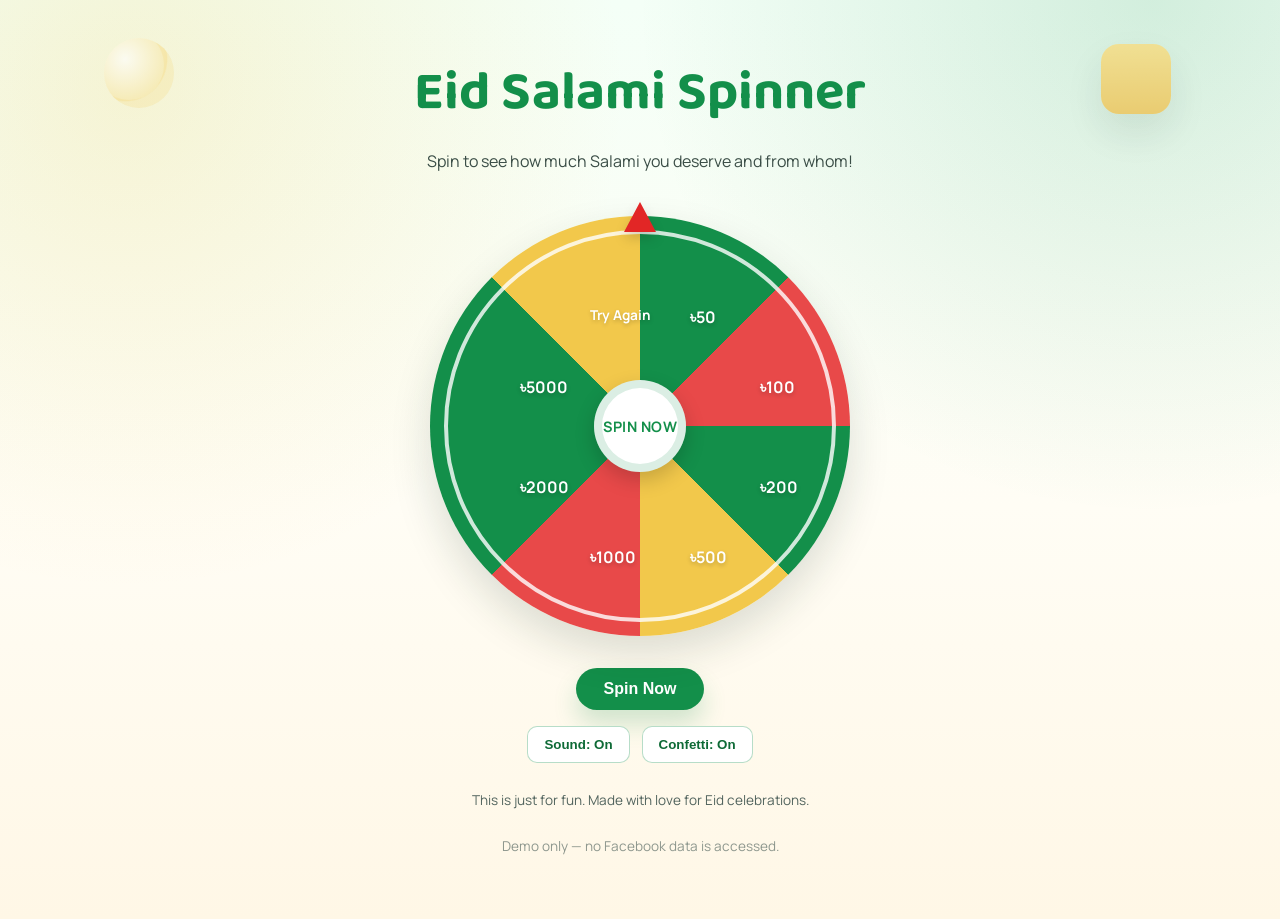
==== index.html @ a0bfa998 "Initial commit" ====
<!doctype html>
<html lang="en">
<head>
  <meta charset="UTF-8" />
  <meta name="viewport" content="width=device-width, initial-scale=1" />
  <title>Salami Spinner</title>
  <link rel="preconnect" href="https://fonts.googleapis.com" />
  <link rel="preconnect" href="https://fonts.gstatic.com" crossorigin />
  <link href="https://fonts.googleapis.com/css2?family=Baloo+Da+2:wght@600;700;800&family=Manrope:wght@400;500;600;700&display=swap" rel="stylesheet" />
  <link rel="stylesheet" href="styles.css" />
</head>
<body>
  <div class="page">
    <header class="hero">
      <div class="decor moon"></div>
      <div class="decor lantern"></div>
      <h1>Eid Salami Spinner</h1>
      <p>Spin to see how much Salami you deserve and from whom!</p>
    </header>

    <main class="spinner-area">
      <div class="wheel-wrap">
        <div class="pointer"></div>
        <div class="wheel" id="wheel">
          <div class="center-btn" id="spinCenter">Spin Now</div>
        </div>
        <div class="wheel-labels" id="wheelLabels"></div>
      </div>

      <button class="primary-btn" id="spinBtn">Spin Now</button>
      <div class="controls">
        <button class="ghost-btn" id="soundToggle">Sound: On</button>
        <button class="ghost-btn" id="confettiToggle">Confetti: On</button>
      </div>

      <p class="footer-note">This is just for fun. Made with love for Eid celebrations.</p>
      <p class="footer-note subtle">Demo only — no Facebook data is accessed.</p>
    </main>
  </div>

  <div class="modal" id="resultModal" aria-hidden="true">
    <div class="modal-card" role="dialog" aria-modal="true" aria-labelledby="resultTitle">
      <button class="modal-close" id="closeModal" aria-label="Close">×</button>
      <h2 id="resultTitle">Congratulations!</h2>
      <div class="result-amount" id="resultAmount">৳100</div>
      <p class="result-sub">Salami!</p>
      <div class="friend-card">
        <div class="friend-avatar" id="friendAvatar">Y</div>
        <div>
          <div class="friend-name" id="friendName">From: Yusuf Islam</div>
          <div class="friend-desc">Your top engager</div>
        </div>
      </div>
      <p class="result-message" id="resultMessage">Go remind them. Don't forget to send bKash request!</p>
      <div class="modal-actions">
        <a class="facebook-btn" id="shareBtn" href="#" target="_blank" rel="noopener">Share on Facebook</a>
        <button class="ghost-btn" id="copyBtn">Copy Result</button>
        <button class="ghost-btn" id="spinAgainBtn">Spin Again</button>
      </div>
    </div>
  </div>

  <div class="confetti" id="confetti"></div>

  <script src="script.js"></script>
</body>
</html>
---- styles.css ----
:root {
  --green: #138f4a;
  --green-dark: #0e6a36;
  --gold: #f2c84b;
  --gold-deep: #d9a51c;
  --red: #e84949;
  --cream: #fefbf1;
  --ink: #1b2b26;
  --shadow: 0 18px 40px rgba(19, 45, 31, 0.15);
}

* {
  box-sizing: border-box;
}

body {
  margin: 0;
  min-height: 100vh;
  font-family: "Manrope", sans-serif;
  color: var(--ink);
  background:
    radial-gradient(circle at 10% 10%, rgba(242, 200, 75, 0.2), transparent 35%),
    radial-gradient(circle at 90% 0%, rgba(19, 143, 74, 0.15), transparent 35%),
    linear-gradient(180deg, #f4fff7 0%, #fffdf5 55%, #fff7e6 100%);
  display: flex;
  justify-content: center;
}

.page {
  width: min(100%, 1100px);
  padding: 40px 24px 64px;
}

.hero {
  text-align: center;
  position: relative;
  margin-bottom: 32px;
}

.hero h1 {
  font-family: "Baloo Da 2", cursive;
  font-size: clamp(2rem, 3vw + 1rem, 3.4rem);
  color: var(--green);
  margin: 8px 0 10px;
}

.hero p {
  font-size: 1rem;
  color: #3a4d46;
  margin: 0;
}

.decor {
  position: absolute;
  width: 70px;
  height: 70px;
  opacity: 0.65;
}

.moon {
  left: -10px;
  top: -10px;
  border-radius: 50%;
  background: radial-gradient(circle at 30% 30%, #fff, #f7e7a8 60%, transparent 62%);
  box-shadow: inset -10px -8px 0 rgba(242, 200, 75, 0.25);
}

.lantern {
  right: -5px;
  top: -4px;
  border-radius: 18px;
  background: linear-gradient(180deg, #ffd86b, #f1b835);
  box-shadow: var(--shadow);
}

.spinner-area {
  display: flex;
  flex-direction: column;
  align-items: center;
  gap: 16px;
}

.wheel-wrap {
  position: relative;
  width: min(82vw, 420px);
  aspect-ratio: 1;
  margin: 12px 0 16px;
}

.pointer {
  position: absolute;
  top: -14px;
  left: 50%;
  transform: translateX(-50%);
  width: 0;
  height: 0;
  border-left: 16px solid transparent;
  border-right: 16px solid transparent;
  border-bottom: 30px solid #e22626;
  filter: drop-shadow(0 6px 6px rgba(0, 0, 0, 0.15));
  z-index: 4;
}

.wheel {
  position: absolute;
  inset: 0;
  border-radius: 50%;
  background: conic-gradient(
    from -90deg,
    var(--green) 0deg 45deg,
    var(--gold) 45deg 90deg,
    var(--green) 90deg 135deg,
    var(--red) 135deg 180deg,
    var(--green) 180deg 225deg,
    var(--gold) 225deg 270deg,
    var(--red) 270deg 315deg,
    var(--green) 315deg 360deg
  );
  box-shadow: var(--shadow);
  transition: transform 4s cubic-bezier(0.22, 0.61, 0.36, 1);
  z-index: 1;
}

.wheel::after {
  content: "";
  position: absolute;
  inset: 14px;
  border-radius: 50%;
  border: 4px solid rgba(255, 255, 255, 0.8);
  pointer-events: none;
}

.center-btn {
  position: absolute;
  top: 50%;
  left: 50%;
  transform: translate(-50%, -50%);
  width: 92px;
  height: 92px;
  border-radius: 50%;
  background: #fff;
  display: grid;
  place-items: center;
  font-weight: 700;
  font-size: 0.9rem;
  color: var(--green);
  text-transform: uppercase;
  letter-spacing: 0.5px;
  box-shadow: inset 0 0 0 8px rgba(19, 143, 74, 0.15), 0 8px 20px rgba(0, 0, 0, 0.18);
  z-index: 3;
  cursor: pointer;
  user-select: none;
}

.wheel-labels {
  position: absolute;
  inset: 0;
  border-radius: 50%;
  pointer-events: none;
  z-index: 2;
}

.wheel-label {
  position: absolute;
  left: 50%;
  top: 50%;
  transform-origin: 0 0;
  font-weight: 700;
  color: #fff;
  text-shadow: 0 2px 4px rgba(0, 0, 0, 0.2);
  font-size: 1rem;
}

.wheel-label.try-again {
  font-size: 0.85rem;
}

.primary-btn {
  background: var(--green);
  color: #fff;
  border: none;
  border-radius: 999px;
  padding: 12px 28px;
  font-weight: 700;
  font-size: 1rem;
  box-shadow: 0 14px 24px rgba(19, 143, 74, 0.2);
  cursor: pointer;
}

.primary-btn:disabled {
  opacity: 0.7;
  cursor: not-allowed;
}

.controls {
  display: flex;
  gap: 12px;
  flex-wrap: wrap;
  justify-content: center;
}

.ghost-btn,
.facebook-btn {
  border: 1px solid rgba(19, 143, 74, 0.3);
  background: #fff;
  color: var(--green-dark);
  padding: 10px 16px;
  border-radius: 10px;
  font-weight: 600;
  cursor: pointer;
  text-decoration: none;
  display: inline-flex;
  align-items: center;
  justify-content: center;
  gap: 6px;
}

.facebook-btn {
  background: #1877f2;
  color: #fff;
  border: none;
  flex: 1 1 100%;
}

.footer-note {
  margin: 12px 0 0;
  font-size: 0.85rem;
  color: #52645e;
  text-align: center;
}

.footer-note.subtle {
  opacity: 0.65;
}

.modal {
  position: fixed;
  inset: 0;
  display: grid;
  place-items: center;
  background: rgba(5, 20, 12, 0.45);
  opacity: 0;
  pointer-events: none;
  transition: opacity 0.25s ease;
  z-index: 10;
  padding: 24px;
}

.modal.open {
  opacity: 1;
  pointer-events: auto;
}

.modal-card {
  background: #fff;
  border-radius: 16px;
  padding: 28px 24px 24px;
  width: min(92vw, 380px);
  box-shadow: var(--shadow);
  position: relative;
  text-align: center;
}

.modal-close {
  position: absolute;
  top: 12px;
  right: 14px;
  background: none;
  border: none;
  font-size: 1.4rem;
  cursor: pointer;
}

.result-amount {
  font-size: 3rem;
  font-weight: 800;
  color: var(--green);
  margin: 10px 0 0;
}

.result-sub {
  margin: 0 0 16px;
  color: #475b53;
}

.friend-card {
  background: linear-gradient(135deg, #effff4, #fff8dd);
  border-radius: 14px;
  padding: 14px;
  display: flex;
  gap: 12px;
  align-items: center;
  margin-bottom: 12px;
  justify-content: center;
}

.friend-avatar {
  width: 48px;
  height: 48px;
  border-radius: 50%;
  background: radial-gradient(circle at top, #8eea6a, #caa31c);
  display: grid;
  place-items: center;
  font-weight: 700;
  color: #fff;
}

.friend-name {
  font-weight: 700;
  color: #1d3d2a;
}

.friend-desc {
  font-size: 0.85rem;
  color: #5a6e66;
}

.result-message {
  font-size: 0.9rem;
  color: #5b6d66;
  margin: 8px 0 18px;
}

.modal-actions {
  display: grid;
  gap: 10px;
}

.confetti {
  position: fixed;
  inset: 0;
  pointer-events: none;
  z-index: 11;
  overflow: hidden;
}

.confetti-piece {
  position: absolute;
  width: 10px;
  height: 18px;
  background: var(--gold);
  opacity: 0.9;
  animation: fall 2.8s ease-in forwards;
}

@keyframes fall {
  0% {
    transform: translateY(-10vh) rotate(0deg);
  }
  100% {
    transform: translateY(110vh) rotate(220deg);
  }
}

@media (max-width: 640px) {
  .wheel-wrap {
    width: min(90vw, 360px);
  }

  .center-btn {
    width: 78px;
    height: 78px;
    font-size: 0.8rem;
  }

  .hero h1 {
    font-size: 2.2rem;
  }

  .hero p {
    font-size: 0.95rem;
  }
}
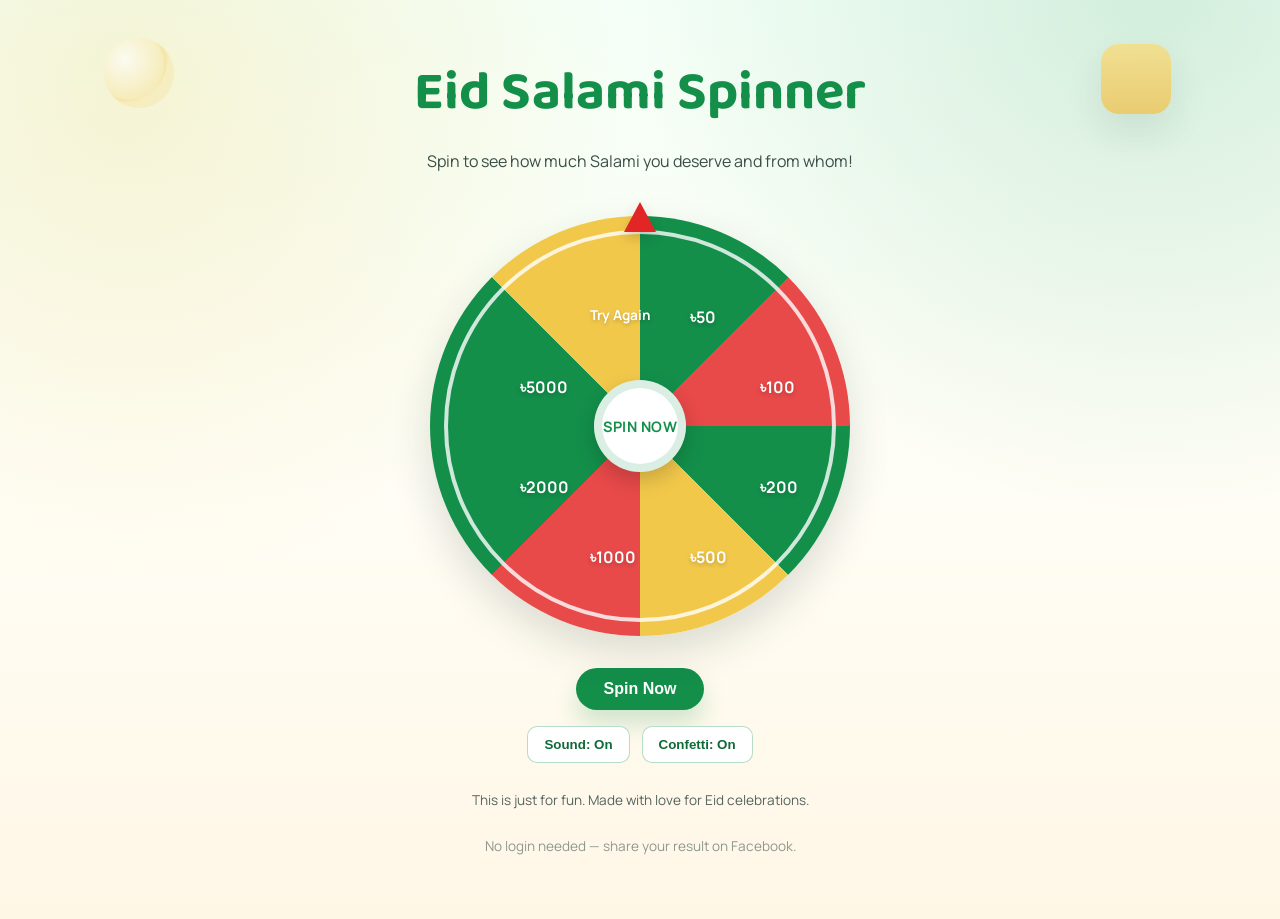
==== commit 5b6a9199: "Add Facebook preview meta + OG image" ====
--- a/index.html
+++ b/index.html
@@ -4,6 +4,16 @@
   <meta charset="UTF-8" />
   <meta name="viewport" content="width=device-width, initial-scale=1" />
   <title>Salami Spinner</title>
+  <meta name="description" content="Spin the Eid Salami wheel, share your result, and celebrate in festive style." />
+  <meta property="og:title" content="Salami Spinner" />
+  <meta property="og:description" content="Spin the Eid Salami wheel, share your result, and celebrate in festive style." />
+  <meta property="og:type" content="website" />
+  <meta property="og:url" content="https://YOUR_SITE_URL" />
+  <meta property="og:image" content="https://YOUR_SITE_URL/og-image.svg" />
+  <meta name="twitter:card" content="summary_large_image" />
+  <meta name="twitter:title" content="Salami Spinner" />
+  <meta name="twitter:description" content="Spin the Eid Salami wheel, share your result, and celebrate in festive style." />
+  <meta name="twitter:image" content="https://YOUR_SITE_URL/og-image.svg" />
   <link rel="preconnect" href="https://fonts.googleapis.com" />
   <link rel="preconnect" href="https://fonts.gstatic.com" crossorigin />
   <link href="https://fonts.googleapis.com/css2?family=Baloo+Da+2:wght@600;700;800&family=Manrope:wght@400;500;600;700&display=swap" rel="stylesheet" />
@@ -34,7 +44,7 @@
       </div>
 
       <p class="footer-note">This is just for fun. Made with love for Eid celebrations.</p>
-      <p class="footer-note subtle">Demo only — no Facebook data is accessed.</p>
+      <p class="footer-note subtle">No login needed — share your result on Facebook.</p>
     </main>
   </div>
 
@@ -45,10 +55,10 @@
       <div class="result-amount" id="resultAmount">৳100</div>
       <p class="result-sub">Salami!</p>
       <div class="friend-card">
-        <div class="friend-avatar" id="friendAvatar">Y</div>
+        <div class="friend-avatar" id="friendAvatar">B</div>
         <div>
-          <div class="friend-name" id="friendName">From: Yusuf Islam</div>
-          <div class="friend-desc">Your top engager</div>
+          <div class="friend-name" id="friendName">From: Best Friend</div>
+          <div class="friend-desc" id="friendDesc">Your lucky giver</div>
         </div>
       </div>
       <p class="result-message" id="resultMessage">Go remind them. Don't forget to send bKash request!</p>
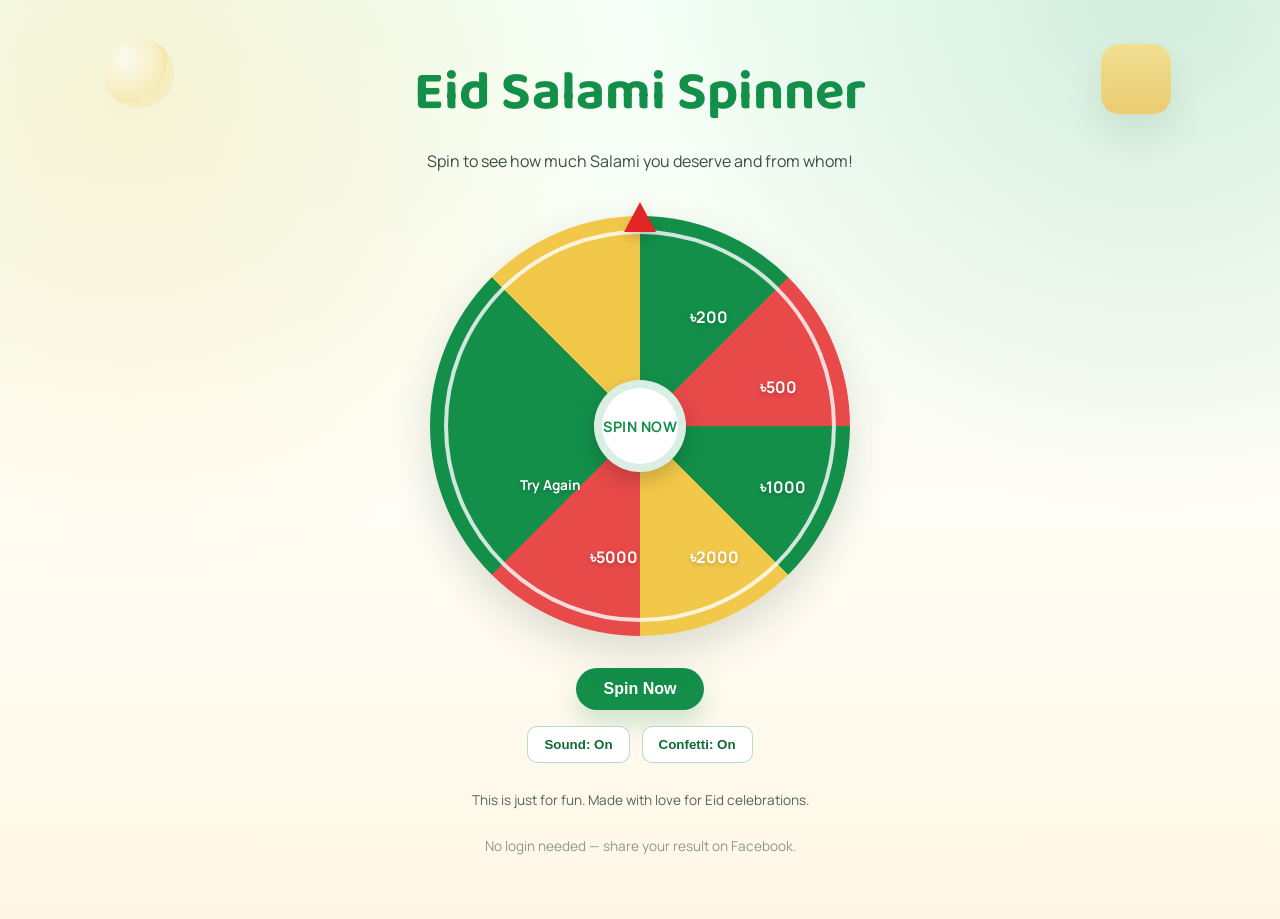
==== commit 96d8918a: "Fix spin alignment and remove From prefix" ====
--- a/index.html
+++ b/index.html
@@ -32,9 +32,9 @@
       <div class="wheel-wrap">
         <div class="pointer"></div>
         <div class="wheel" id="wheel">
+          <div class="wheel-labels" id="wheelLabels"></div>
           <div class="center-btn" id="spinCenter">Spin Now</div>
         </div>
-        <div class="wheel-labels" id="wheelLabels"></div>
       </div>
 
       <button class="primary-btn" id="spinBtn">Spin Now</button>
@@ -57,7 +57,7 @@
       <div class="friend-card">
         <div class="friend-avatar" id="friendAvatar">B</div>
         <div>
-          <div class="friend-name" id="friendName">From: Best Friend</div>
+          <div class="friend-name" id="friendName">Best Friend</div>
           <div class="friend-desc" id="friendDesc">Your lucky giver</div>
         </div>
       </div>
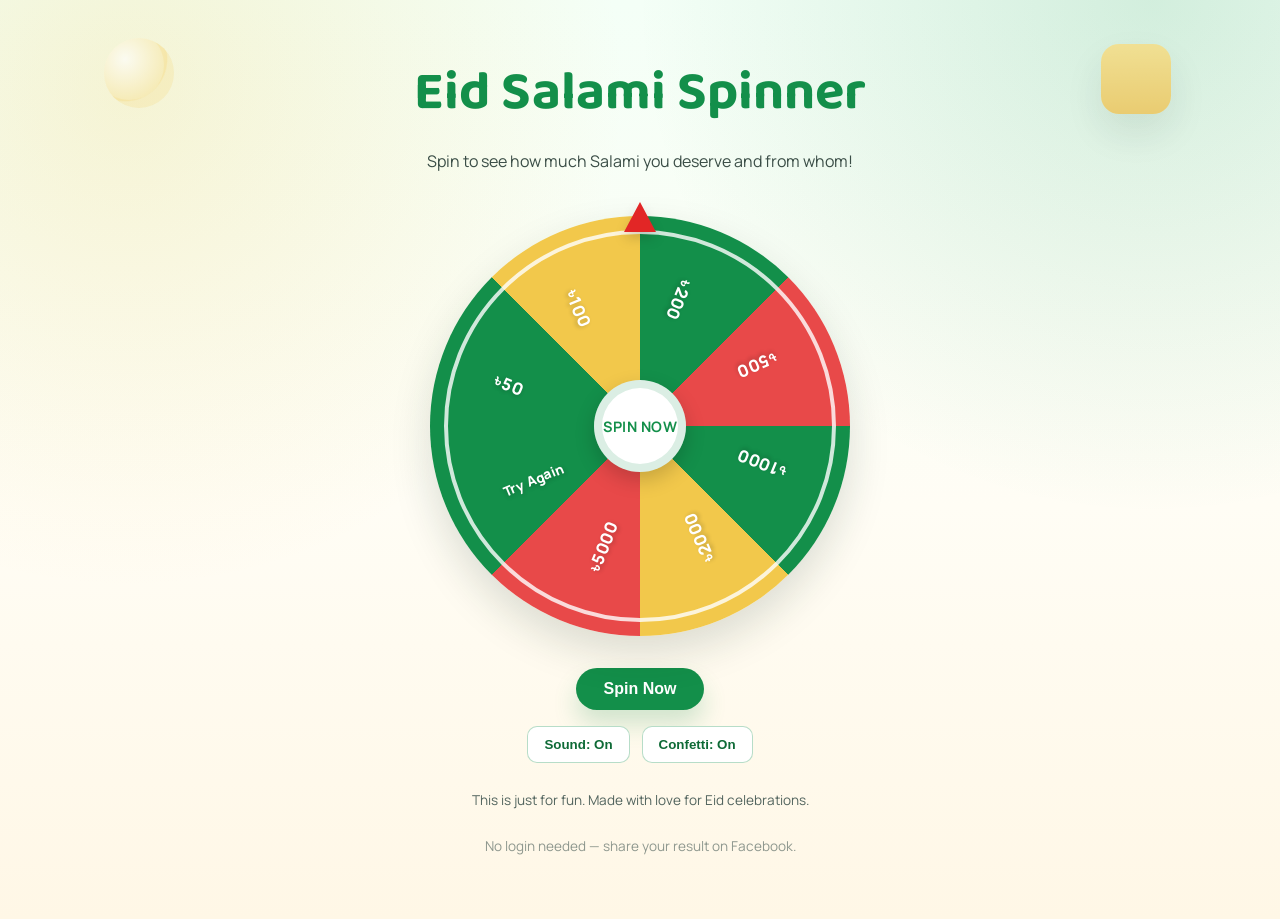
==== commit 8ef64ae8: "Fix OG tags for Facebook preview" ====
--- a/index.html
+++ b/index.html
@@ -8,12 +8,18 @@
   <meta property="og:title" content="Salami Spinner" />
   <meta property="og:description" content="Spin the Eid Salami wheel, share your result, and celebrate in festive style." />
   <meta property="og:type" content="website" />
-  <meta property="og:url" content="https://YOUR_SITE_URL" />
-  <meta property="og:image" content="https://YOUR_SITE_URL/og-image.svg" />
+  <meta property="og:url" content="https://elegant-frangipane-0276a0.netlify.app/" />
+  <meta property="og:site_name" content="Salami Spinner" />
+  <meta property="og:image" content="https://elegant-frangipane-0276a0.netlify.app/og-image.png" />
+  <meta property="og:image:secure_url" content="https://elegant-frangipane-0276a0.netlify.app/og-image.png" />
+  <meta property="og:image:type" content="image/png" />
+  <meta property="og:image:alt" content="Salami Spinner wheel preview" />
+  <meta property="og:image:width" content="1200" />
+  <meta property="og:image:height" content="630" />
   <meta name="twitter:card" content="summary_large_image" />
   <meta name="twitter:title" content="Salami Spinner" />
   <meta name="twitter:description" content="Spin the Eid Salami wheel, share your result, and celebrate in festive style." />
-  <meta name="twitter:image" content="https://YOUR_SITE_URL/og-image.svg" />
+  <meta name="twitter:image" content="https://elegant-frangipane-0276a0.netlify.app/og-image.png" />
   <link rel="preconnect" href="https://fonts.googleapis.com" />
   <link rel="preconnect" href="https://fonts.gstatic.com" crossorigin />
   <link href="https://fonts.googleapis.com/css2?family=Baloo+Da+2:wght@600;700;800&family=Manrope:wght@400;500;600;700&display=swap" rel="stylesheet" />
--- a/styles.css
+++ b/styles.css
@@ -165,10 +165,12 @@
   left: 50%;
   top: 50%;
   transform-origin: 0 0;
-  font-weight: 700;
+  font-weight: 800;
   color: #fff;
   text-shadow: 0 2px 4px rgba(0, 0, 0, 0.2);
-  font-size: 1rem;
+  font-size: 1.05rem;
+  letter-spacing: 0.3px;
+  white-space: nowrap;
 }
 
 .wheel-label.try-again {
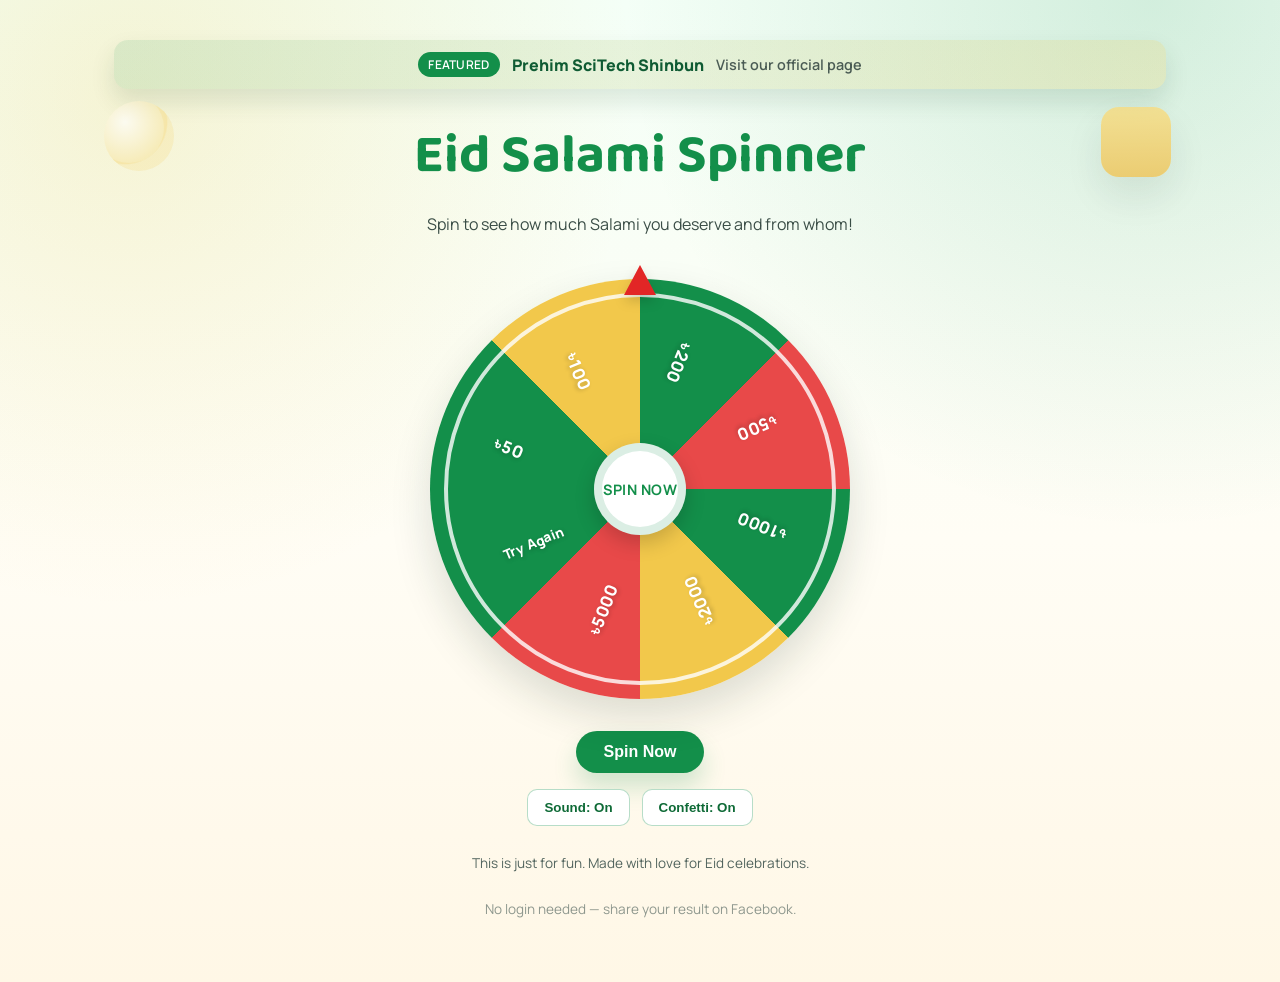
==== commit d3dca5f1: "Add promo banner for Prehim SciTech Shinbun" ====
--- a/index.html
+++ b/index.html
@@ -10,16 +10,16 @@
   <meta property="og:type" content="website" />
   <meta property="og:url" content="https://elegant-frangipane-0276a0.netlify.app/" />
   <meta property="og:site_name" content="Salami Spinner" />
-  <meta property="og:image" content="https://elegant-frangipane-0276a0.netlify.app/og-image.png" />
-  <meta property="og:image:secure_url" content="https://elegant-frangipane-0276a0.netlify.app/og-image.png" />
-  <meta property="og:image:type" content="image/png" />
+  <meta property="og:image" content="https://elegant-frangipane-0276a0.netlify.app/og-image.jpg?v=4" />
+  <meta property="og:image:secure_url" content="https://elegant-frangipane-0276a0.netlify.app/og-image.jpg?v=4" />
+  <meta property="og:image:type" content="image/jpeg" />
   <meta property="og:image:alt" content="Salami Spinner wheel preview" />
   <meta property="og:image:width" content="1200" />
   <meta property="og:image:height" content="630" />
   <meta name="twitter:card" content="summary_large_image" />
   <meta name="twitter:title" content="Salami Spinner" />
   <meta name="twitter:description" content="Spin the Eid Salami wheel, share your result, and celebrate in festive style." />
-  <meta name="twitter:image" content="https://elegant-frangipane-0276a0.netlify.app/og-image.png" />
+  <meta name="twitter:image" content="https://elegant-frangipane-0276a0.netlify.app/og-image.jpg?v=4" />
   <link rel="preconnect" href="https://fonts.googleapis.com" />
   <link rel="preconnect" href="https://fonts.gstatic.com" crossorigin />
   <link href="https://fonts.googleapis.com/css2?family=Baloo+Da+2:wght@600;700;800&family=Manrope:wght@400;500;600;700&display=swap" rel="stylesheet" />
@@ -27,6 +27,11 @@
 </head>
 <body>
   <div class="page">
+    <div class="promo-banner">
+      <span class="promo-tag">Featured</span>
+      <a class="promo-link" href="https://www.facebook.com/profile.php?id=61557276719189" target="_blank" rel="noopener">Prehim SciTech Shinbun</a>
+      <span class="promo-note">Visit our official page</span>
+    </div>
     <header class="hero">
       <div class="decor moon"></div>
       <div class="decor lantern"></div>
--- a/styles.css
+++ b/styles.css
@@ -29,6 +29,47 @@
 .page {
   width: min(100%, 1100px);
   padding: 40px 24px 64px;
+}
+
+.promo-banner {
+  display: flex;
+  align-items: center;
+  justify-content: center;
+  gap: 12px;
+  padding: 12px 18px;
+  border-radius: 14px;
+  background: linear-gradient(120deg, rgba(19, 143, 74, 0.12), rgba(242, 200, 75, 0.2));
+  color: #1f3c2a;
+  font-weight: 600;
+  box-shadow: 0 12px 24px rgba(15, 62, 35, 0.12);
+  margin-bottom: 22px;
+  flex-wrap: wrap;
+}
+
+.promo-tag {
+  background: #138f4a;
+  color: #fff;
+  padding: 4px 10px;
+  border-radius: 999px;
+  font-size: 0.75rem;
+  letter-spacing: 0.3px;
+  text-transform: uppercase;
+}
+
+.promo-link {
+  color: #0f5b33;
+  font-weight: 800;
+  text-decoration: none;
+  font-size: 1rem;
+}
+
+.promo-link:hover {
+  text-decoration: underline;
+}
+
+.promo-note {
+  color: #4a5b54;
+  font-size: 0.9rem;
 }
 
 .hero {
